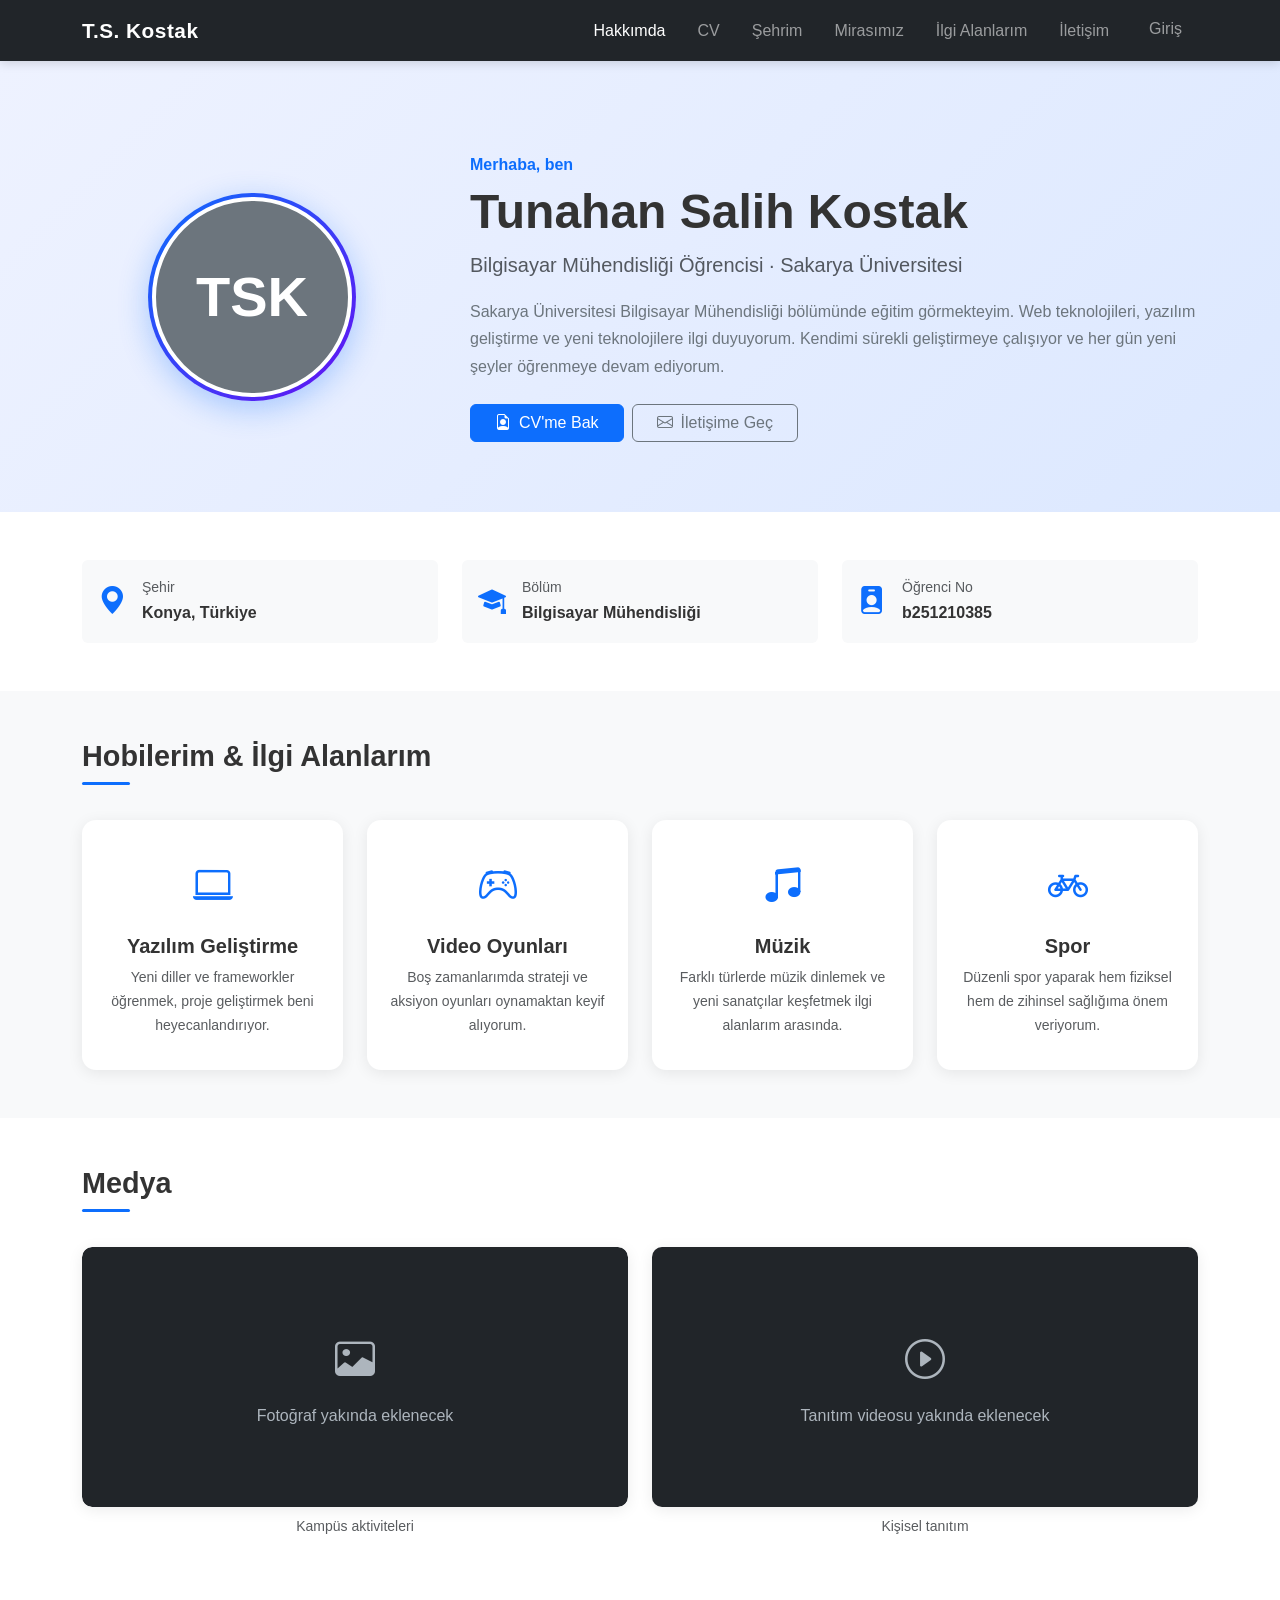
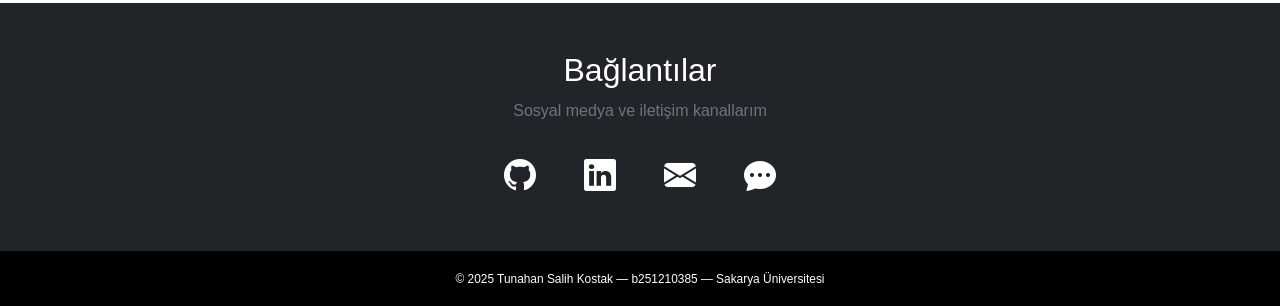
==== index.html @ 77a4bd4d "Proje iskeleti oluşturuldu - index.html: Hakkımda sayfası (Bootstrap 5, hero, hobiler, medya, sosyal" ====
<!DOCTYPE html>
<html lang="tr">
<head>
    <meta charset="UTF-8">
    <meta name="viewport" content="width=device-width, initial-scale=1.0">
    <title>Tunahan Salih Kostak - Hakkımda</title>
    <link rel="stylesheet" href="https://cdn.jsdelivr.net/npm/bootstrap@5.3.2/dist/css/bootstrap.min.css">
    <link rel="stylesheet" href="https://cdn.jsdelivr.net/npm/bootstrap-icons@1.11.1/font/bootstrap-icons.css">
    <link rel="stylesheet" href="css/style.css">
</head>
<body>

    <!-- Navigasyon -->
    <nav class="navbar navbar-expand-lg navbar-dark bg-dark sticky-top">
        <div class="container">
            <a class="navbar-brand" href="index.html">T.S. Kostak</a>
            <button class="navbar-toggler" type="button" data-bs-toggle="collapse" data-bs-target="#navMenu"
                aria-controls="navMenu" aria-expanded="false" aria-label="Menüyü aç/kapat">
                <span class="navbar-toggler-icon"></span>
            </button>
            <div class="collapse navbar-collapse" id="navMenu">
                <ul class="navbar-nav ms-auto">
                    <li class="nav-item">
                        <a class="nav-link active" aria-current="page" href="index.html">Hakkımda</a>
                    </li>
                    <li class="nav-item">
                        <a class="nav-link" href="cv.html">CV</a>
                    </li>
                    <li class="nav-item">
                        <a class="nav-link" href="sehrim.html">Şehrim</a>
                    </li>
                    <li class="nav-item">
                        <a class="nav-link" href="miras.html">Mirasımız</a>
                    </li>
                    <li class="nav-item">
                        <a class="nav-link" href="ilgialanlarim.html">İlgi Alanlarım</a>
                    </li>
                    <li class="nav-item">
                        <a class="nav-link" href="iletisim.html">İletişim</a>
                    </li>
                    <li class="nav-item ms-lg-2">
                        <a class="nav-link btn btn-outline-light px-3" href="login.html">Giriş</a>
                    </li>
                </ul>
            </div>
        </div>
    </nav>

    <!-- Hero / Tanıtım Bölümü -->
    <section class="hero-section">
        <div class="container">
            <div class="row align-items-center g-5">
                <div class="col-lg-4 text-center">
                    <div class="profil-cerceve">
                        <div class="profil-placeholder">TSK</div>
                    </div>
                </div>
                <div class="col-lg-8">
                    <p class="text-primary fw-semibold mb-1">Merhaba, ben</p>
                    <h1 class="display-5 fw-bold mb-2">Tunahan Salih Kostak</h1>
                    <p class="lead text-muted">Bilgisayar Mühendisliği Öğrencisi · Sakarya Üniversitesi</p>
                    <p class="mt-3 text-secondary">
                        Sakarya Üniversitesi Bilgisayar Mühendisliği bölümünde eğitim görmekteyim.
                        Web teknolojileri, yazılım geliştirme ve yeni teknolojilere ilgi duyuyorum.
                        Kendimi sürekli geliştirmeye çalışıyor ve her gün yeni şeyler öğrenmeye devam ediyorum.
                    </p>
                    <div class="mt-4 d-flex flex-wrap gap-2">
                        <a href="cv.html" class="btn btn-primary px-4">
                            <i class="bi bi-file-earmark-person me-2"></i>CV'me Bak
                        </a>
                        <a href="iletisim.html" class="btn btn-outline-secondary px-4">
                            <i class="bi bi-envelope me-2"></i>İletişime Geç
                        </a>
                    </div>
                </div>
            </div>
        </div>
    </section>

    <!-- Hakkımda Kısa Bilgi -->
    <section class="py-5">
        <div class="container">
            <div class="row g-4">
                <div class="col-md-4">
                    <div class="d-flex align-items-center gap-3 p-3 rounded bg-light">
                        <i class="bi bi-geo-alt-fill text-primary fs-3"></i>
                        <div>
                            <div class="text-muted small">Şehir</div>
                            <div class="fw-semibold">Konya, Türkiye</div>
                        </div>
                    </div>
                </div>
                <div class="col-md-4">
                    <div class="d-flex align-items-center gap-3 p-3 rounded bg-light">
                        <i class="bi bi-mortarboard-fill text-primary fs-3"></i>
                        <div>
                            <div class="text-muted small">Bölüm</div>
                            <div class="fw-semibold">Bilgisayar Mühendisliği</div>
                        </div>
                    </div>
                </div>
                <div class="col-md-4">
                    <div class="d-flex align-items-center gap-3 p-3 rounded bg-light">
                        <i class="bi bi-person-badge-fill text-primary fs-3"></i>
                        <div>
                            <div class="text-muted small">Öğrenci No</div>
                            <div class="fw-semibold">b251210385</div>
                        </div>
                    </div>
                </div>
            </div>
        </div>
    </section>

    <!-- Hobiler -->
    <section class="py-5 bg-light">
        <div class="container">
            <h2 class="bolum-baslik">Hobilerim &amp; İlgi Alanlarım</h2>
            <div class="row g-4">
                <div class="col-sm-6 col-lg-3">
                    <div class="hobi-kart">
                        <i class="bi bi-laptop"></i>
                        <h5>Yazılım Geliştirme</h5>
                        <p class="text-muted small mb-0">
                            Yeni diller ve frameworkler öğrenmek, proje geliştirmek beni heyecanlandırıyor.
                        </p>
                    </div>
                </div>
                <div class="col-sm-6 col-lg-3">
                    <div class="hobi-kart">
                        <i class="bi bi-controller"></i>
                        <h5>Video Oyunları</h5>
                        <p class="text-muted small mb-0">
                            Boş zamanlarımda strateji ve aksiyon oyunları oynamaktan keyif alıyorum.
                        </p>
                    </div>
                </div>
                <div class="col-sm-6 col-lg-3">
                    <div class="hobi-kart">
                        <i class="bi bi-music-note-beamed"></i>
                        <h5>Müzik</h5>
                        <p class="text-muted small mb-0">
                            Farklı türlerde müzik dinlemek ve yeni sanatçılar keşfetmek ilgi alanlarım arasında.
                        </p>
                    </div>
                </div>
                <div class="col-sm-6 col-lg-3">
                    <div class="hobi-kart">
                        <i class="bi bi-bicycle"></i>
                        <h5>Spor</h5>
                        <p class="text-muted small mb-0">
                            Düzenli spor yaparak hem fiziksel hem de zihinsel sağlığıma önem veriyorum.
                        </p>
                    </div>
                </div>
            </div>
        </div>
    </section>

    <!-- Medya Bölümü -->
    <section class="py-5">
        <div class="container">
            <h2 class="bolum-baslik">Medya</h2>
            <div class="row g-4 align-items-center">
                <div class="col-md-6">
                    <div class="medya-cerceve">
                        <img src="img/hakkimda.jpg" alt="Tunahan Salih Kostak"
                            onerror="this.parentElement.innerHTML='<div class=\'video-placeholder\'><i class=\'bi bi-image fs-1 mb-2\'></i><span>Fotoğraf yakında eklenecek</span></div>'">
                    </div>
                    <p class="text-muted small mt-2 text-center">Kampüs aktiviteleri</p>
                </div>
                <div class="col-md-6">
                    <div class="video-placeholder" style="border-radius:10px; box-shadow: 0 3px 15px rgba(0,0,0,0.08);">
                        <i class="bi bi-play-circle fs-1 mb-2"></i>
                        <span>Tanıtım videosu yakında eklenecek</span>
                    </div>
                    <p class="text-muted small mt-2 text-center">Kişisel tanıtım</p>
                </div>
            </div>
        </div>
    </section>

    <!-- Sosyal Bağlantılar -->
    <section class="py-5 bg-dark text-white">
        <div class="container text-center">
            <h2 class="mb-2">Bağlantılar</h2>
            <p class="text-secondary mb-4">Sosyal medya ve iletişim kanallarım</p>
            <div class="d-flex justify-content-center gap-5 flex-wrap">
                <a href="#" class="sosyal-link" title="GitHub">
                    <i class="bi bi-github"></i>
                </a>
                <a href="#" class="sosyal-link" title="LinkedIn">
                    <i class="bi bi-linkedin"></i>
                </a>
                <a href="mailto:b251210385@sakarya.edu.tr" class="sosyal-link" title="E-posta">
                    <i class="bi bi-envelope-fill"></i>
                </a>
                <a href="iletisim.html" class="sosyal-link" title="İletişim Formu">
                    <i class="bi bi-chat-dots-fill"></i>
                </a>
            </div>
        </div>
    </section>

    <!-- Footer -->
    <footer class="bg-black text-white text-center py-3">
        <small>&copy; 2025 Tunahan Salih Kostak &mdash; b251210385 &mdash; Sakarya Üniversitesi</small>
    </footer>

    <script src="https://cdn.jsdelivr.net/npm/bootstrap@5.3.2/dist/js/bootstrap.bundle.min.js"></script>
</body>
</html>
---- css/style.css ----
/* ================================================
   Tunahan Salih Kostak - Kişisel Web Sitesi
   Ana Stil Dosyası
   ================================================ */

:root {
    --ana-renk: #0d6efd;
    --koyu-renk: #212529;
    --acik-bg: #f8f9fa;
    --kart-golge: 0 3px 15px rgba(0, 0, 0, 0.08);
    --kart-golge-hover: 0 10px 28px rgba(0, 0, 0, 0.14);
    --gecis: all 0.25s ease;
}

body {
    font-family: 'Segoe UI', Tahoma, Geneva, Verdana, sans-serif;
    color: #333;
    line-height: 1.7;
}

/* ---- Navbar ---- */
.navbar {
    box-shadow: 0 2px 10px rgba(0, 0, 0, 0.15);
}

.navbar-brand {
    font-weight: 700;
    font-size: 1.3rem;
    letter-spacing: 0.5px;
}

.nav-link {
    font-weight: 500;
    padding: 0.5rem 1rem !important;
    transition: color 0.2s;
}

.nav-link:hover {
    color: var(--ana-renk) !important;
}

/* ---- Hero Bölümü ---- */
.hero-section {
    padding: 90px 0 70px;
    background: linear-gradient(135deg, #eef2ff 0%, #dce8ff 100%);
}

.profil-cerceve {
    display: inline-block;
    border-radius: 50%;
    padding: 4px;
    background: linear-gradient(135deg, #0d6efd, #6610f2);
    box-shadow: 0 8px 30px rgba(13, 110, 253, 0.3);
}

.profil-foto {
    width: 200px;
    height: 200px;
    border-radius: 50%;
    object-fit: cover;
    border: 4px solid #fff;
    display: block;
}

.profil-placeholder {
    width: 200px;
    height: 200px;
    border-radius: 50%;
    border: 4px solid #fff;
    background: #6c757d;
    display: flex;
    align-items: center;
    justify-content: center;
    font-size: 3.5rem;
    font-weight: 700;
    color: #fff;
}

/* ---- Bölüm Başlıkları ---- */
.bolum-baslik {
    font-size: 1.8rem;
    font-weight: 700;
    position: relative;
    padding-bottom: 12px;
    margin-bottom: 35px;
}

.bolum-baslik::after {
    content: '';
    position: absolute;
    bottom: 0;
    left: 0;
    width: 48px;
    height: 3px;
    background: var(--ana-renk);
    border-radius: 3px;
}

/* ---- Hobi Kartları ---- */
.hobi-kart {
    background: #fff;
    border-radius: 14px;
    padding: 32px 20px;
    text-align: center;
    box-shadow: var(--kart-golge);
    transition: var(--gecis);
    height: 100%;
}

.hobi-kart:hover {
    transform: translateY(-6px);
    box-shadow: var(--kart-golge-hover);
}

.hobi-kart .bi {
    font-size: 2.5rem;
    color: var(--ana-renk);
}

.hobi-kart h5 {
    margin-top: 14px;
    font-weight: 600;
}

/* ---- Medya ---- */
.medya-cerceve {
    border-radius: 10px;
    overflow: hidden;
    box-shadow: var(--kart-golge);
}

.medya-cerceve img {
    width: 100%;
    height: 260px;
    object-fit: cover;
    display: block;
}

.video-placeholder {
    width: 100%;
    height: 260px;
    background: #212529;
    display: flex;
    flex-direction: column;
    align-items: center;
    justify-content: center;
    color: #adb5bd;
    border-radius: 10px;
    box-shadow: var(--kart-golge);
}

/* ---- Sosyal Bağlantılar ---- */
.sosyal-link {
    color: #fff;
    font-size: 2rem;
    transition: var(--gecis);
    display: inline-block;
}

.sosyal-link:hover {
    color: #0d6efd !important;
    transform: scale(1.2);
}

/* ---- CV Sayfası ---- */
.cv-baslik-bar {
    background: linear-gradient(135deg, #0d6efd, #6610f2);
    color: #fff;
    padding: 60px 0;
}

.cv-bolum {
    padding: 40px 0;
    border-bottom: 1px solid #e9ecef;
}

.cv-bolum:last-of-type {
    border-bottom: none;
}

.zaman-item {
    position: relative;
    padding-left: 20px;
    margin-bottom: 25px;
}

.zaman-item::before {
    content: '';
    position: absolute;
    left: 0;
    top: 8px;
    width: 10px;
    height: 10px;
    border-radius: 50%;
    background: var(--ana-renk);
}

.zaman-item::after {
    content: '';
    position: absolute;
    left: 4px;
    top: 18px;
    width: 2px;
    height: calc(100% + 10px);
    background: #dee2e6;
}

.zaman-item:last-child::after {
    display: none;
}

.yil-badge {
    display: inline-block;
    background: #e7f0ff;
    color: var(--ana-renk);
    border-radius: 20px;
    padding: 2px 12px;
    font-size: 0.82rem;
    font-weight: 600;
    margin-bottom: 5px;
}

/* ---- Şehrim Sayfası ---- */
.sehir-hero {
    height: 420px;
    background: linear-gradient(rgba(0,0,0,0.5), rgba(0,0,0,0.5)),
                url('../img/konya-banner.jpg') center/cover no-repeat;
    display: flex;
    align-items: center;
    color: #fff;
}

.istatistik-kart {
    background: #fff;
    border-radius: 12px;
    padding: 25px;
    text-align: center;
    box-shadow: var(--kart-golge);
    transition: var(--gecis);
}

.istatistik-kart:hover {
    transform: translateY(-4px);
    box-shadow: var(--kart-golge-hover);
}

.istatistik-kart .sayi {
    font-size: 2rem;
    font-weight: 700;
    color: var(--ana-renk);
}

/* ---- Slider ---- */
.sehir-slider {
    border-radius: 12px;
    overflow: hidden;
    box-shadow: 0 5px 20px rgba(0,0,0,0.15);
}

.sehir-slider .carousel-item img {
    height: 420px;
    object-fit: cover;
}

.sehir-slider .carousel-caption {
    background: rgba(0, 0, 0, 0.5);
    border-radius: 8px;
    padding: 10px 16px;
}

/* ---- İletişim Sayfası ---- */
.iletisim-hero {
    background: linear-gradient(135deg, #0d6efd, #6610f2);
    padding: 70px 0;
    color: #fff;
}

.form-kart {
    background: #fff;
    border-radius: 16px;
    padding: 40px;
    box-shadow: 0 5px 30px rgba(0,0,0,0.1);
}

.form-label {
    font-weight: 500;
    color: #444;
}

/* ---- Login Sayfası ---- */
.login-section {
    min-height: 100vh;
    background: linear-gradient(135deg, #0d6efd, #6610f2);
    display: flex;
    align-items: center;
}

.login-kart {
    background: #fff;
    border-radius: 18px;
    padding: 45px 40px;
    box-shadow: 0 15px 50px rgba(0,0,0,0.2);
    max-width: 430px;
    width: 100%;
}

.login-logo {
    font-size: 2rem;
    font-weight: 700;
    color: var(--ana-renk);
    margin-bottom: 5px;
}

/* ---- İlgi Alanlarım (API) ---- */
.api-kart {
    border-radius: 14px;
    overflow: hidden;
    box-shadow: var(--kart-golge);
    transition: var(--gecis);
    background: #fff;
    height: 100%;
}

.api-kart:hover {
    transform: translateY(-5px);
    box-shadow: var(--kart-golge-hover);
}

.api-kart .api-poster {
    width: 100%;
    height: 280px;
    object-fit: cover;
}

.api-kart .api-poster-placeholder {
    width: 100%;
    height: 280px;
    background: #e9ecef;
    display: flex;
    align-items: center;
    justify-content: center;
    color: #adb5bd;
    font-size: 3rem;
}

.api-kart-body {
    padding: 16px;
}

.puan-badge {
    display: inline-block;
    background: #fff3cd;
    color: #856404;
    border-radius: 20px;
    padding: 2px 10px;
    font-size: 0.82rem;
    font-weight: 600;
}

/* ---- Yakında Sayfası (Placeholder) ---- */
.yaklasinda {
    min-height: 60vh;
    display: flex;
    align-items: center;
    justify-content: center;
    background: var(--acik-bg);
}

/* ---- Footer ---- */
footer {
    font-size: 0.85rem;
}

/* ---- Hata / Başarı Mesajları ---- */
.hata-mesaji {
    background: #f8d7da;
    border: 1px solid #f5c2c7;
    color: #842029;
    padding: 10px 16px;
    border-radius: 8px;
    margin-bottom: 15px;
    font-size: 0.9rem;
    display: none;
}

.basari-mesaji {
    background: #d1e7dd;
    border: 1px solid #a3cfbb;
    color: #0f5132;
    padding: 10px 16px;
    border-radius: 8px;
    margin-bottom: 15px;
    font-size: 0.9rem;
    display: none;
}

/* ---- Responsive ---- */
@media (max-width: 991px) {
    .hero-section {
        padding: 60px 0 50px;
    }
}

@media (max-width: 768px) {
    .hero-section {
        text-align: center;
    }

    .bolum-baslik::after {
        left: 50%;
        transform: translateX(-50%);
    }

    .bolum-baslik {
        text-align: center;
    }

    .profil-foto,
    .profil-placeholder {
        width: 160px;
        height: 160px;
    }

    .sehir-hero {
        height: 280px;
    }

    .form-kart {
        padding: 25px 18px;
    }

    .login-kart {
        padding: 30px 22px;
    }

    .cv-baslik-bar {
        padding: 40px 0;
    }
}
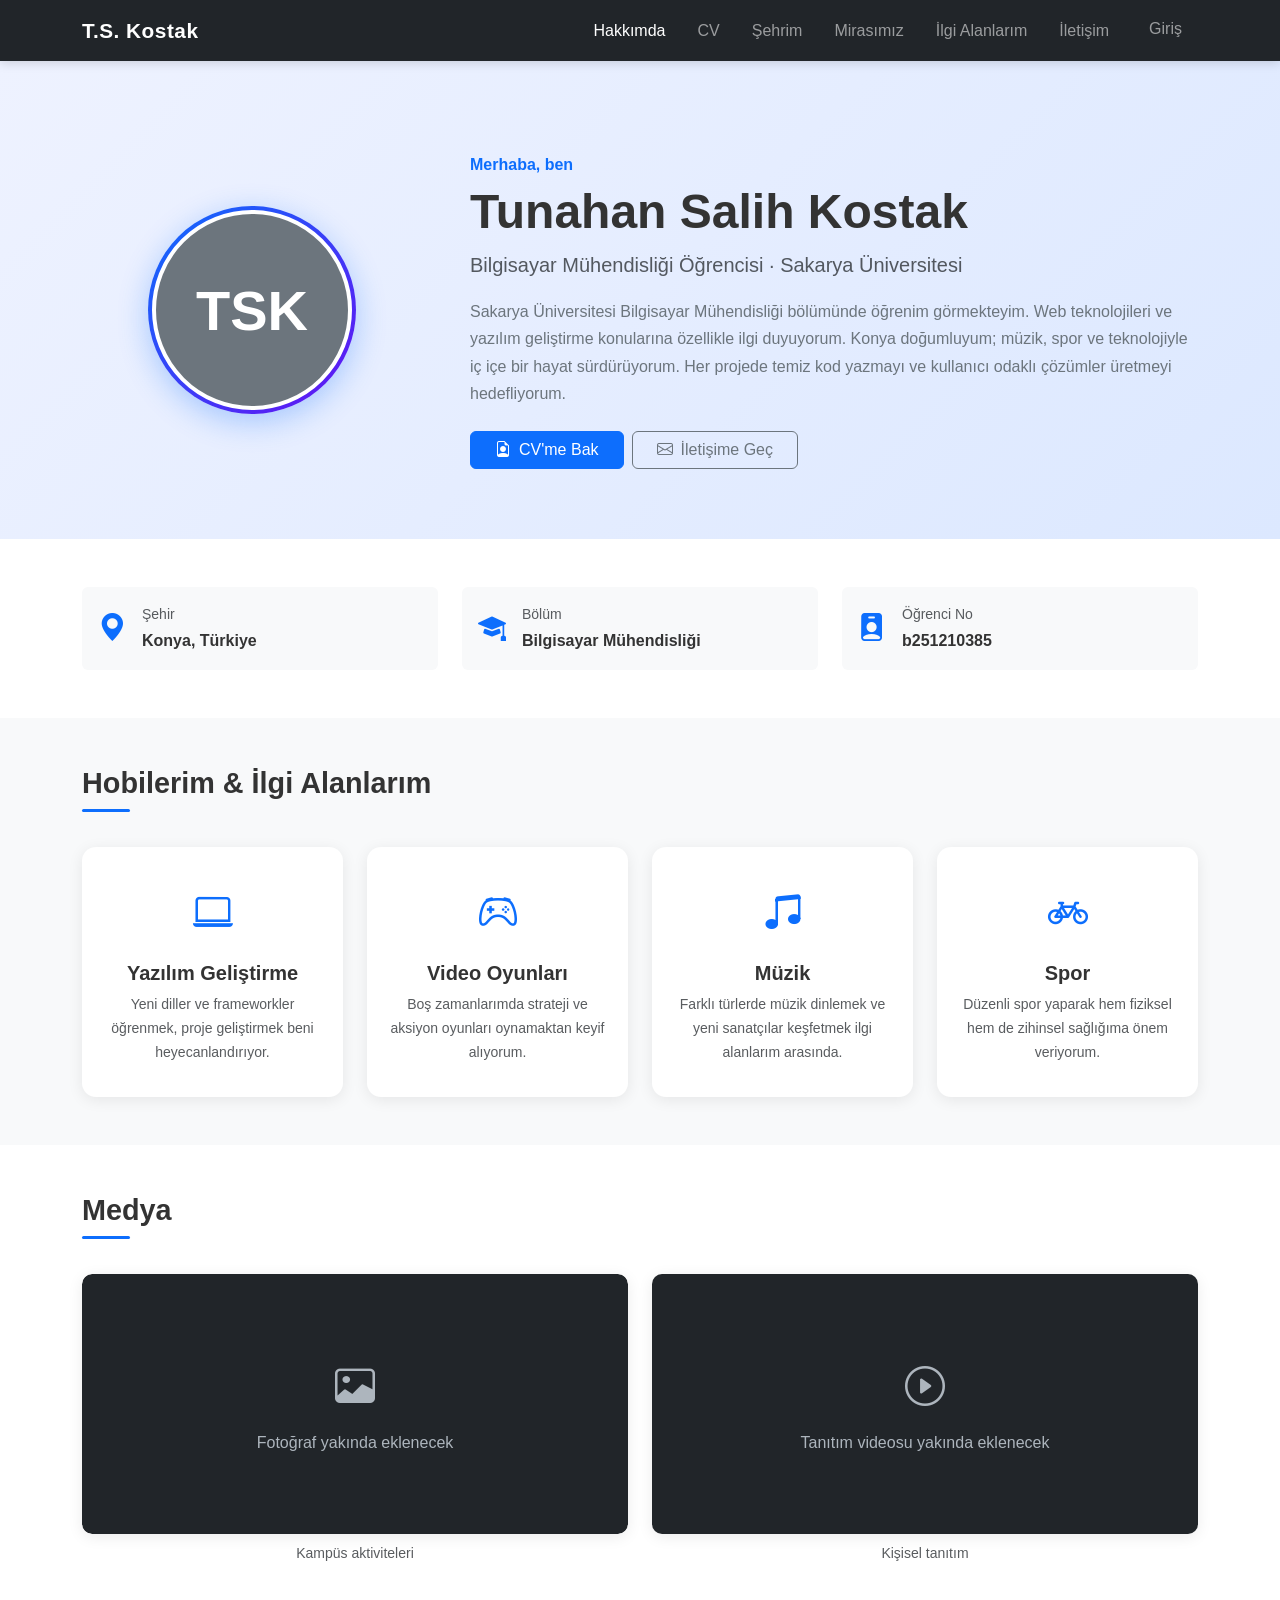
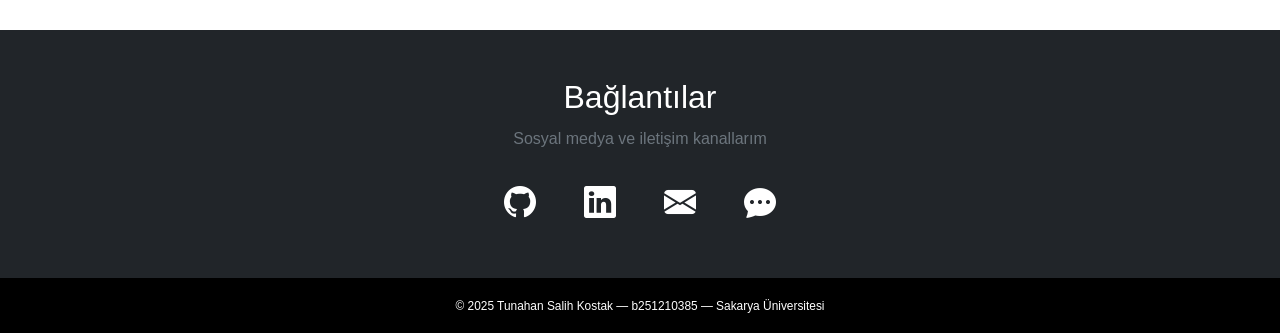
==== commit e30b4943: "CV sayfası detaylandırıldı, hakkımda metni güncellendi - cv.html: Özet bölümü eklendi, eğitim detayl" ====
--- a/index.html
+++ b/index.html
@@ -60,9 +60,10 @@
                     <h1 class="display-5 fw-bold mb-2">Tunahan Salih Kostak</h1>
                     <p class="lead text-muted">Bilgisayar Mühendisliği Öğrencisi · Sakarya Üniversitesi</p>
                     <p class="mt-3 text-secondary">
-                        Sakarya Üniversitesi Bilgisayar Mühendisliği bölümünde eğitim görmekteyim.
-                        Web teknolojileri, yazılım geliştirme ve yeni teknolojilere ilgi duyuyorum.
-                        Kendimi sürekli geliştirmeye çalışıyor ve her gün yeni şeyler öğrenmeye devam ediyorum.
+                        Sakarya Üniversitesi Bilgisayar Mühendisliği bölümünde öğrenim görmekteyim.
+                        Web teknolojileri ve yazılım geliştirme konularına özellikle ilgi duyuyorum.
+                        Konya doğumluyum; müzik, spor ve teknolojiyle iç içe bir hayat sürdürüyorum.
+                        Her projede temiz kod yazmayı ve kullanıcı odaklı çözümler üretmeyi hedefliyorum.
                     </p>
                     <div class="mt-4 d-flex flex-wrap gap-2">
                         <a href="cv.html" class="btn btn-primary px-4">
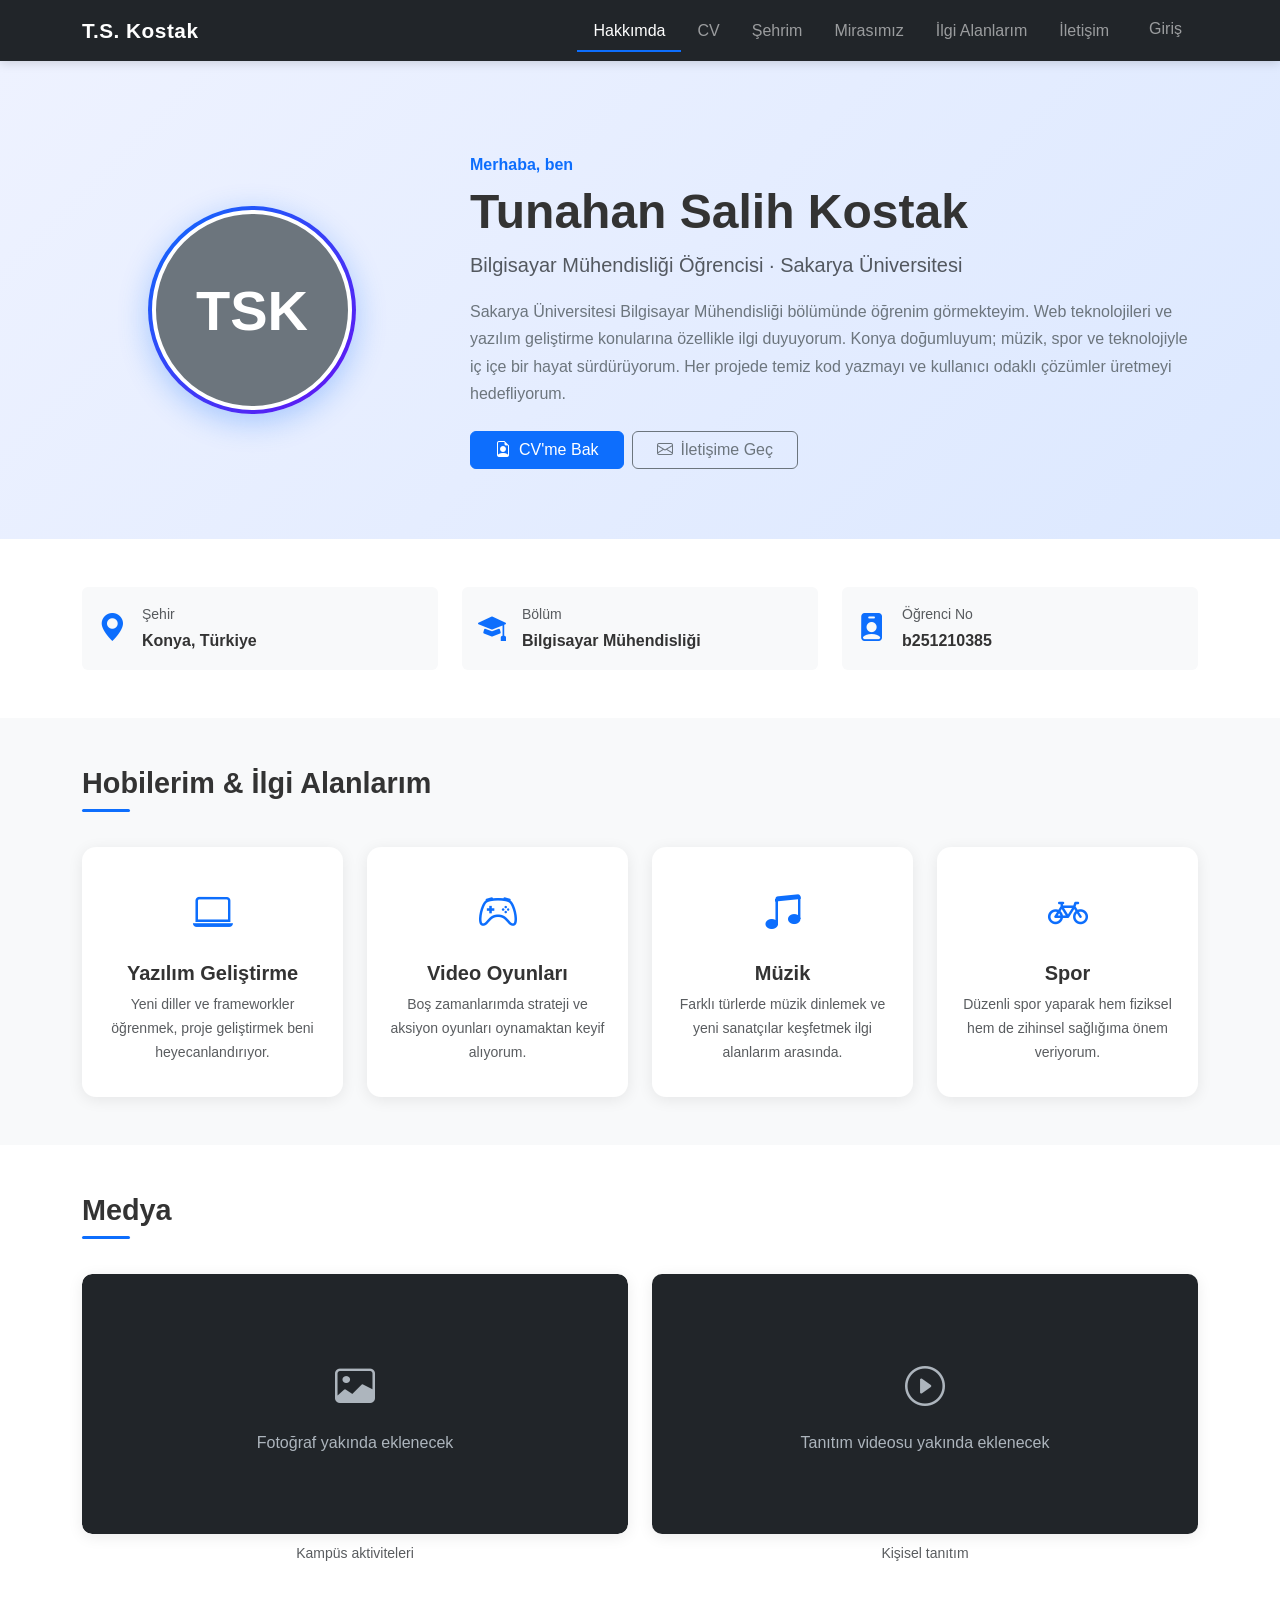
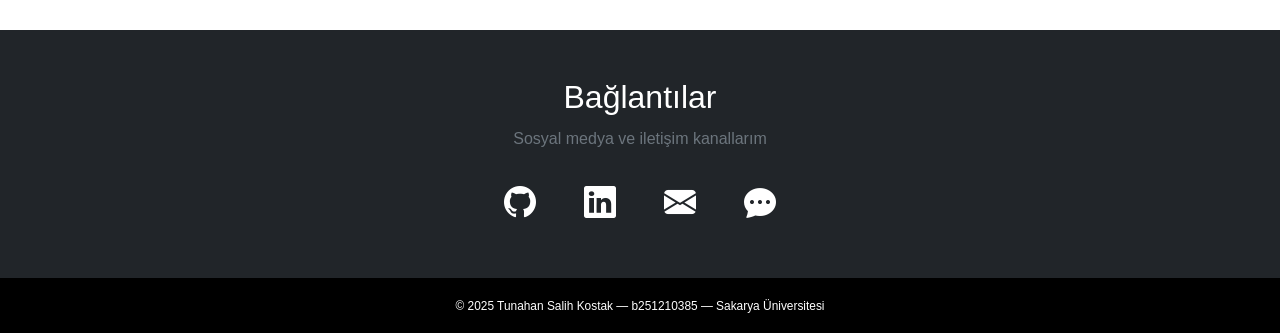
==== commit 6020841e: "Tasarım iyileştirmeleri: animasyonlar, scroll efektleri, navbar - css/style.css: smooth scroll, navb" ====
--- a/index.html
+++ b/index.html
@@ -209,5 +209,6 @@
     </footer>
 
     <script src="https://cdn.jsdelivr.net/npm/bootstrap@5.3.2/dist/js/bootstrap.bundle.min.js"></script>
+    <script src="js/main.js"></script>
 </body>
 </html>
--- a/css/style.css
+++ b/css/style.css
@@ -437,3 +437,90 @@
         padding: 40px 0;
     }
 }
+
+/* ================================================
+   Tasarım İyileştirmeleri
+   ================================================ */
+
+/* Smooth scroll */
+html {
+    scroll-behavior: smooth;
+}
+
+/* ---- Navbar Scroll Efekti ---- */
+.navbar {
+    transition: background-color 0.3s ease, box-shadow 0.3s ease;
+}
+
+.navbar-scrolled {
+    background-color: rgba(20, 22, 26, 0.96) !important;
+    box-shadow: 0 3px 24px rgba(0, 0, 0, 0.4) !important;
+    backdrop-filter: blur(8px);
+    -webkit-backdrop-filter: blur(8px);
+}
+
+/* ---- Scroll-to-top Butonu ---- */
+#scroll-top {
+    position: fixed;
+    bottom: 28px;
+    right: 28px;
+    width: 46px;
+    height: 46px;
+    border-radius: 50%;
+    background: var(--ana-renk);
+    color: #fff;
+    border: none;
+    cursor: pointer;
+    display: none;
+    align-items: center;
+    justify-content: center;
+    z-index: 1050;
+    box-shadow: 0 4px 18px rgba(13, 110, 253, 0.45);
+    transition: background-color 0.2s, transform 0.2s, opacity 0.2s;
+    font-size: 1.3rem;
+    line-height: 1;
+}
+
+#scroll-top:hover {
+    background-color: #0b5ed7;
+    transform: translateY(-3px);
+}
+
+/* ---- Kart Giriş Animasyonları ---- */
+.animasyon-hazir {
+    opacity: 0;
+    transform: translateY(24px);
+    transition: opacity 0.55s ease, transform 0.55s ease;
+}
+
+.animasyon-aktif {
+    opacity: 1;
+    transform: translateY(0);
+}
+
+/* ---- Nav Link Alt Çizgi Efekti ---- */
+.navbar-nav .nav-link:not(.btn) {
+    position: relative;
+    padding-bottom: 4px;
+}
+
+.navbar-nav .nav-link:not(.btn)::after {
+    content: '';
+    position: absolute;
+    bottom: 0;
+    left: 0;
+    width: 0;
+    height: 2px;
+    background: var(--ana-renk);
+    transition: width 0.25s ease;
+}
+
+.navbar-nav .nav-link:not(.btn):hover::after,
+.navbar-nav .nav-link.active:not(.btn)::after {
+    width: 100%;
+}
+
+/* ---- Bölüm Geçişleri ---- */
+section {
+    transition: background-color 0.3s ease;
+}
